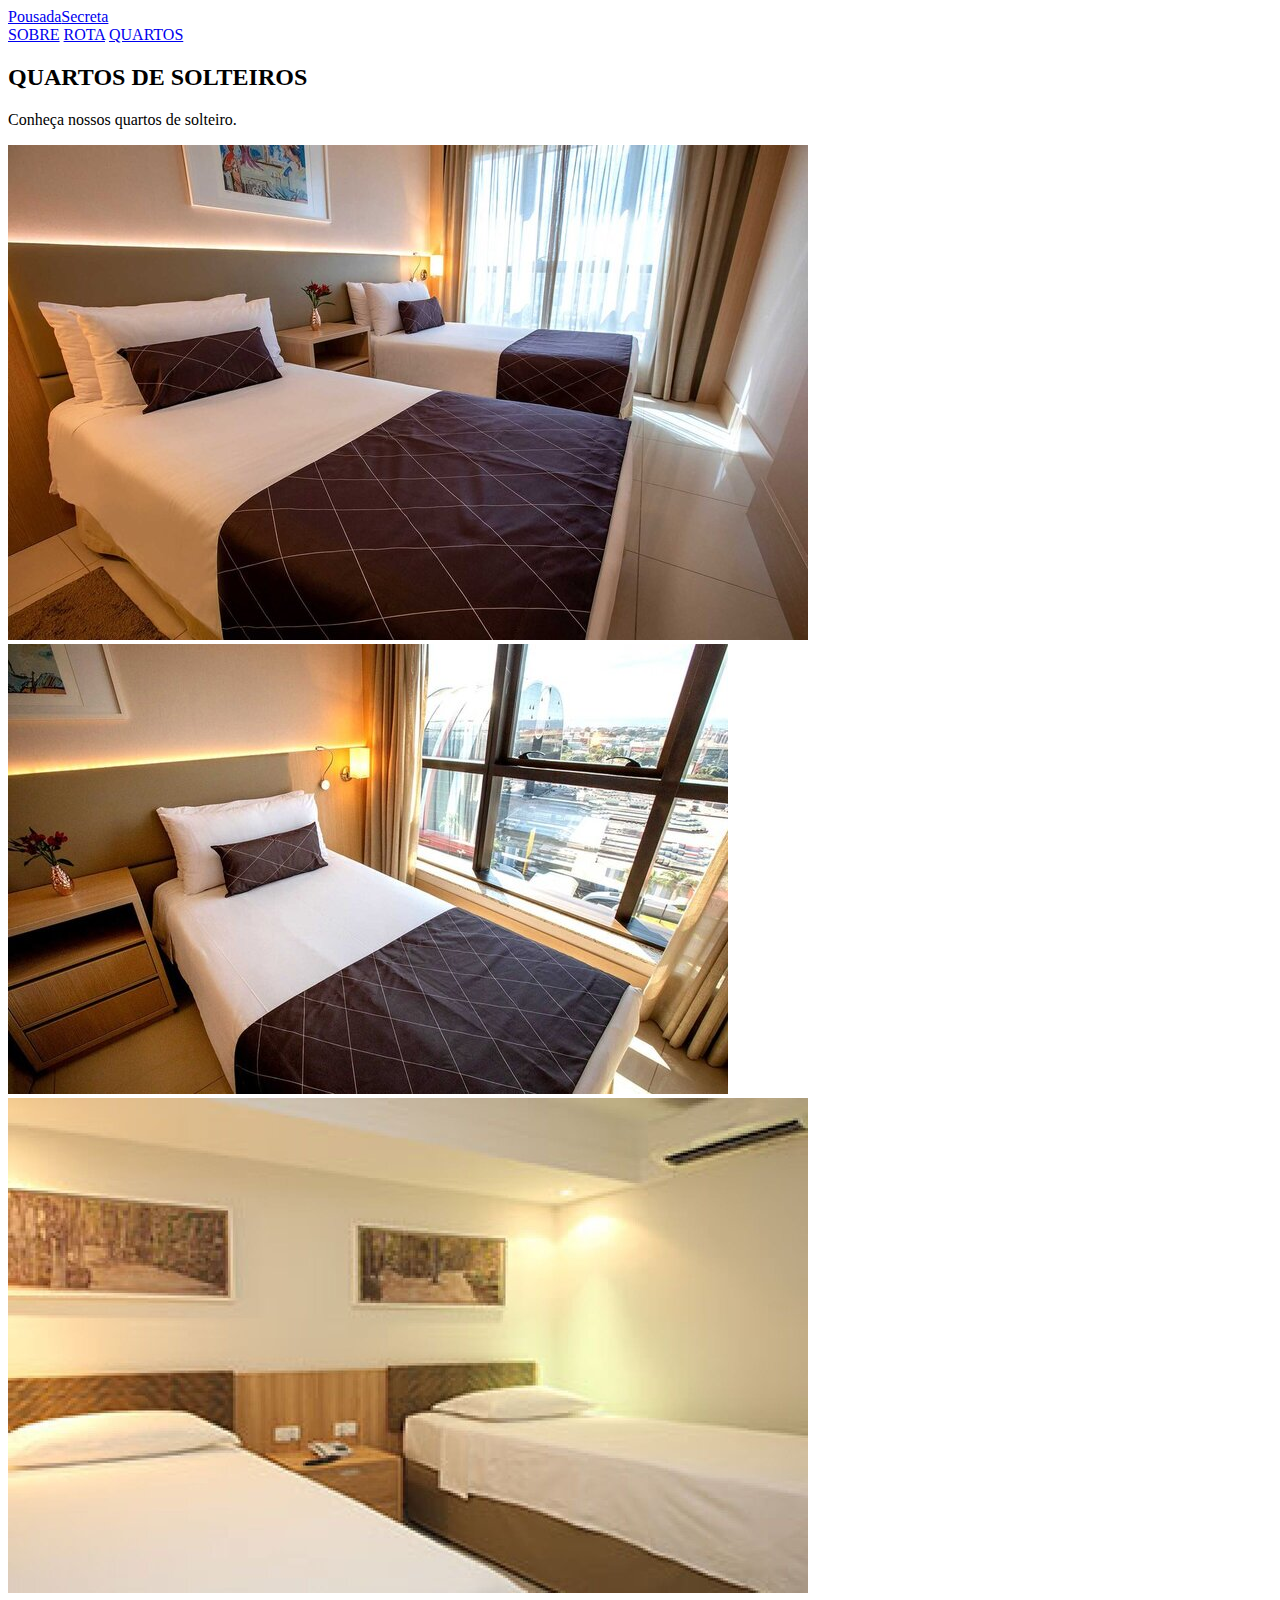
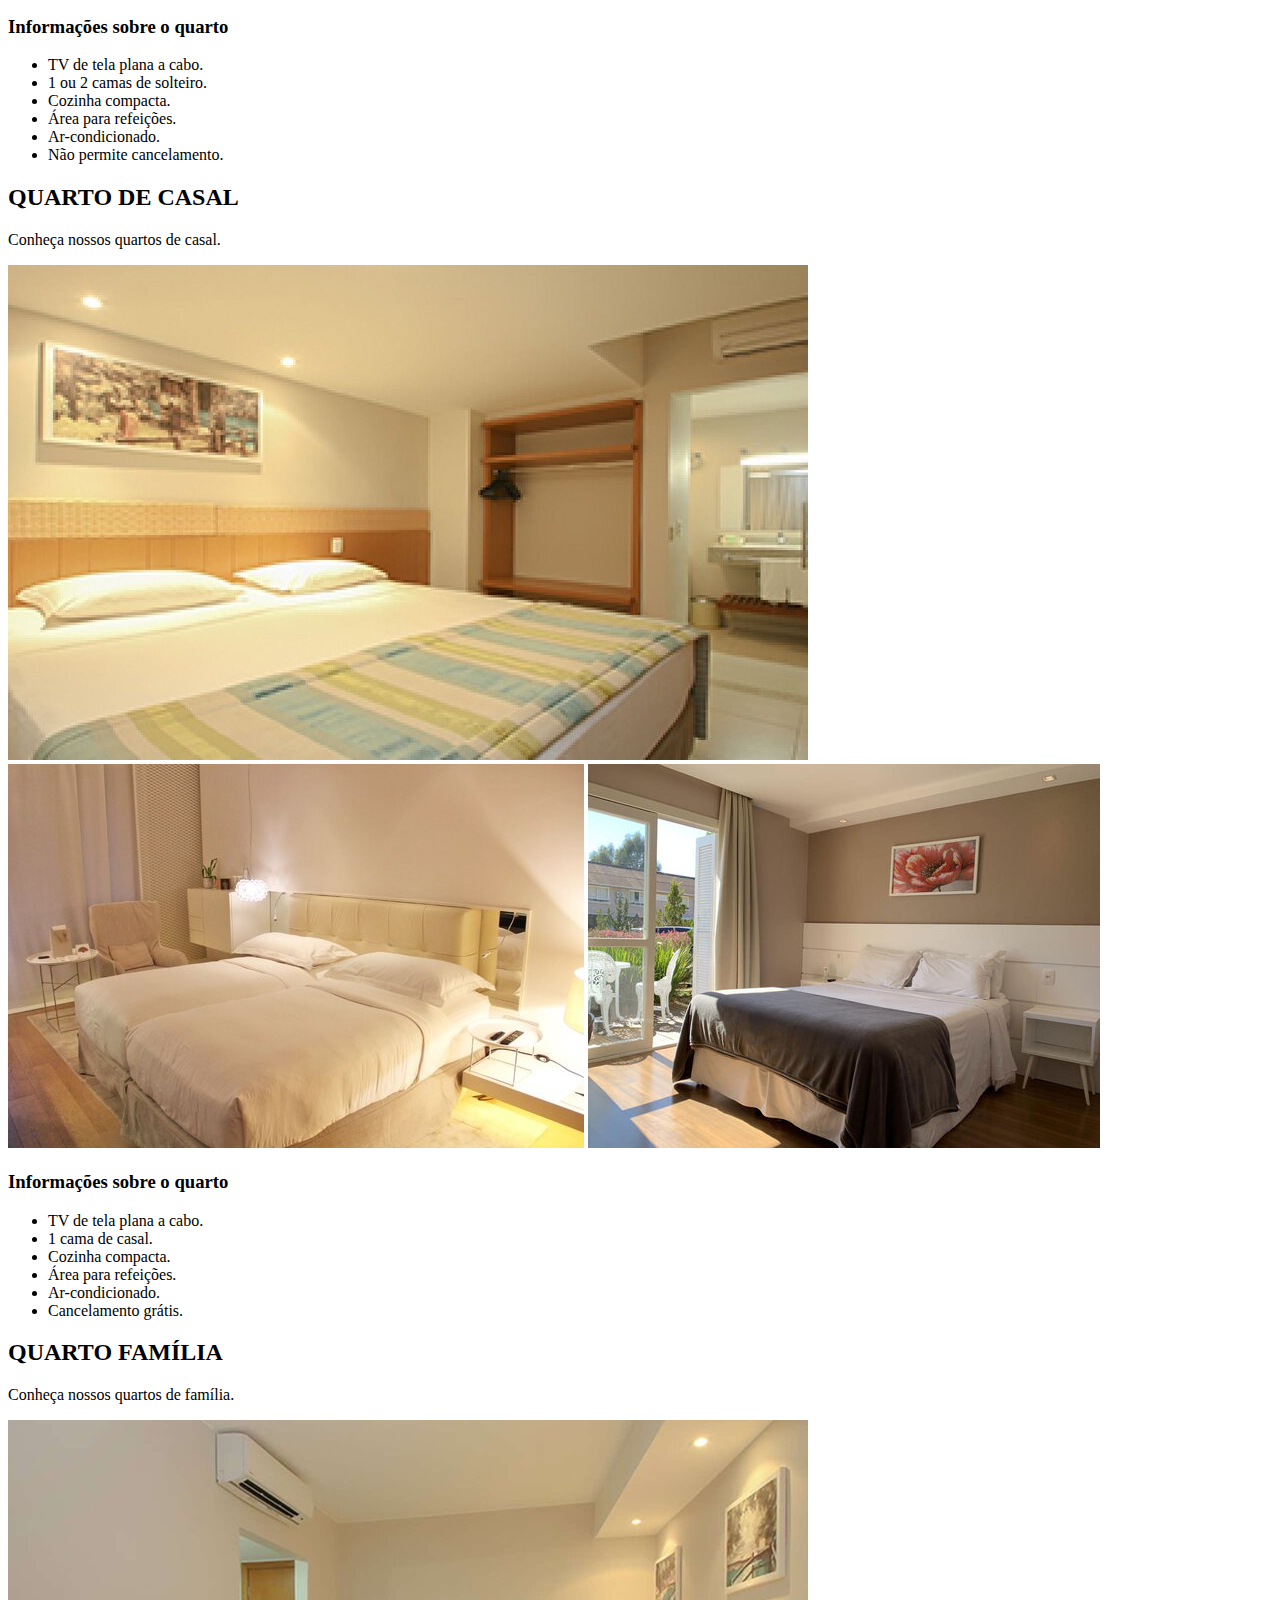
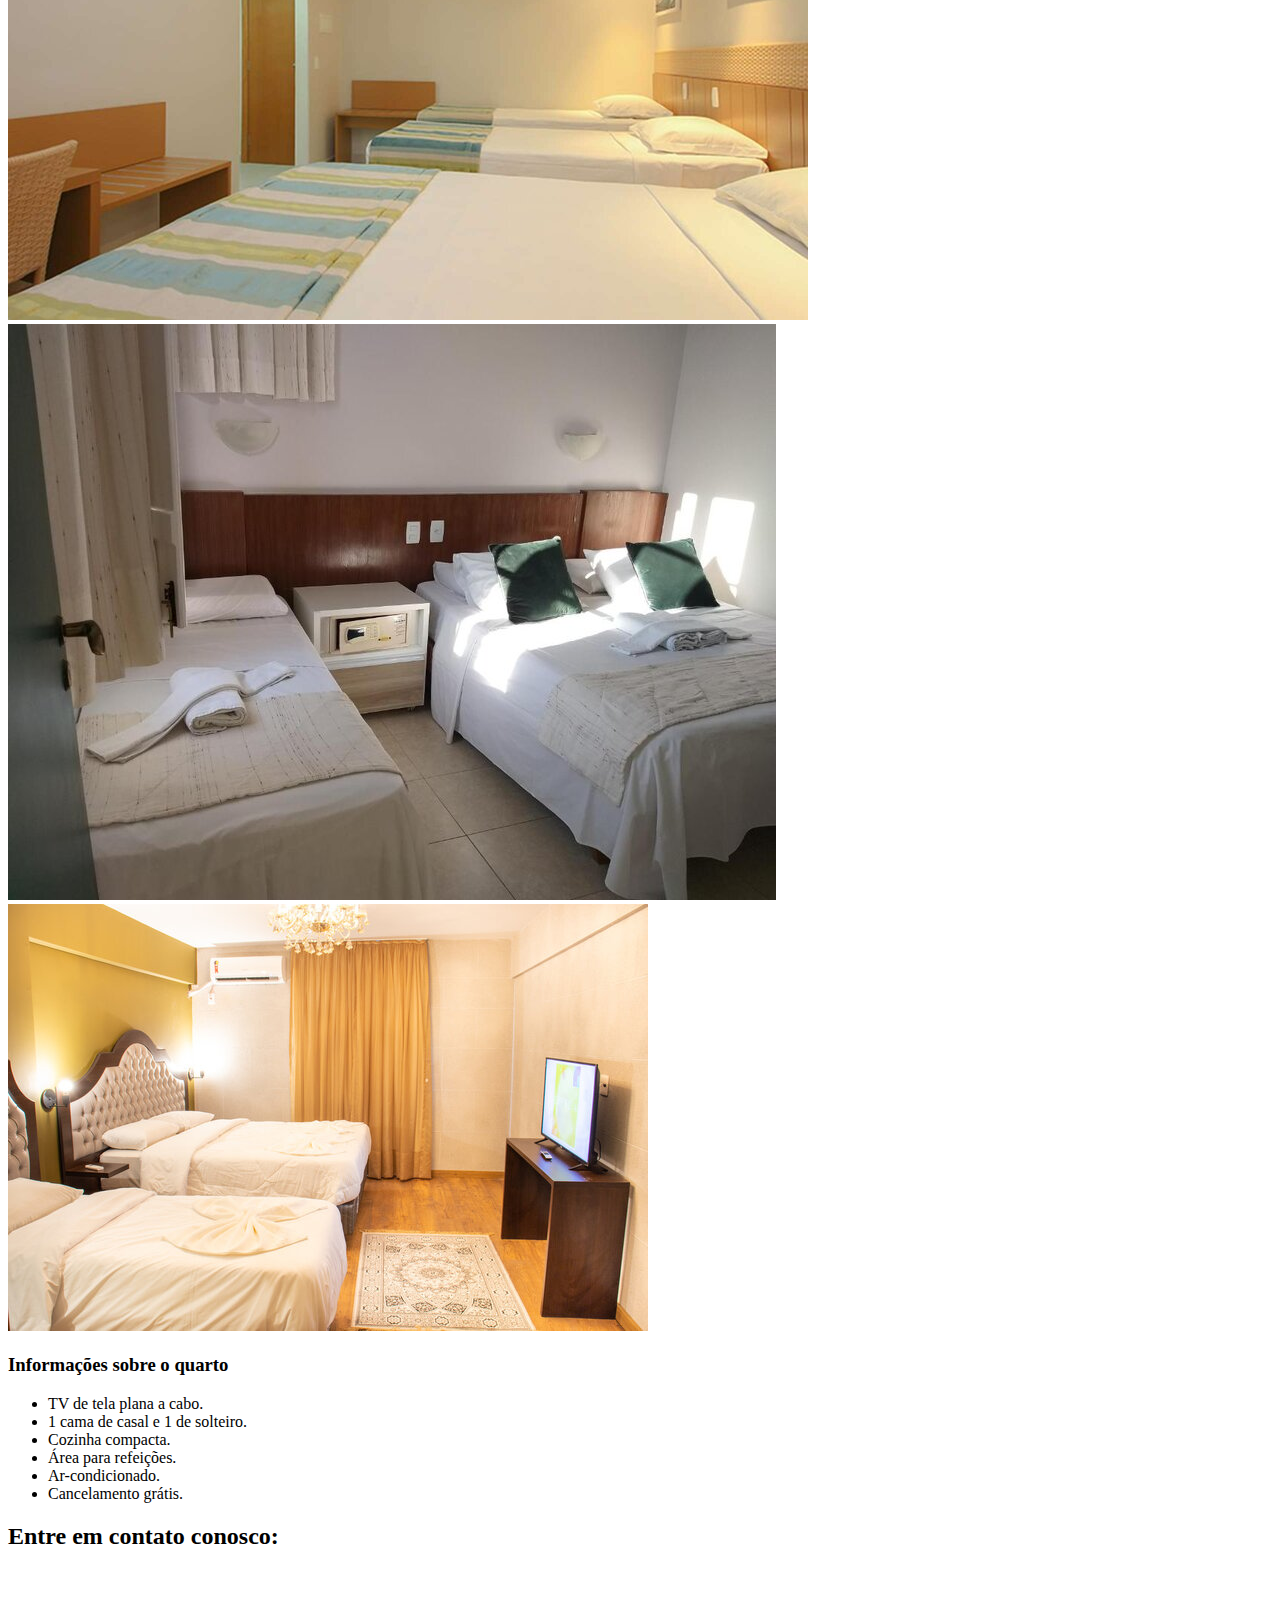
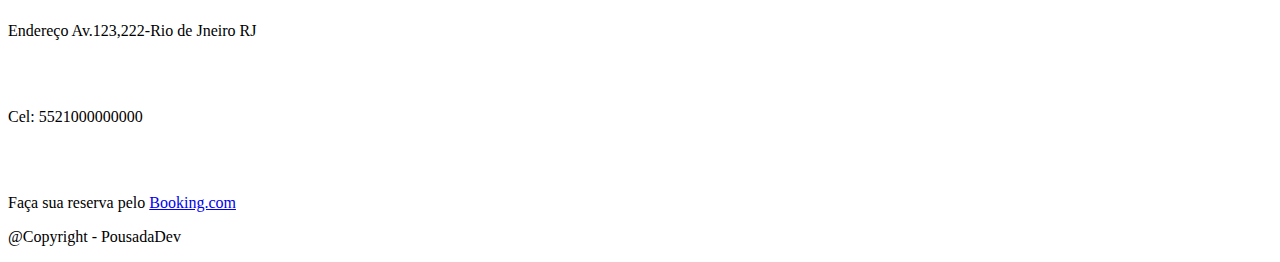
==== pag-quartos.html @ 8d777dfd "Update pag-quartos.html" ====
<!DOCTYPE html>
<html lang="en">
<head>
    <meta charset="UTF-8">
    <meta http-equiv="X-UA-Compatible" content="IE=edge">
    <meta name="viewport" content="width=device-width, initial-scale=1.0">
    <link rel="stylesheet" href="index.html">
    <link rel="stylesheet" href="main/css/estilo.css">
    <link rel="stylesheet" href="main/css/estilo-pag-quartos.css">
    <link rel="stylesheet" href="https://fonts.googleapis.com/css2?family=Source+Sans+Pro:ital,wght@0,200;0,300;0,400;0,600;0,700;0,900;1,200;1,300;1,400;1,600;1,700;1,900&display=swap">
    <title>PousadaDev: quartos</title>
</head>
<body>
    <div class="cabecalho">
        <div class="cabecalho-titulo">
            <a link class="logo" href="index.html">Pousada<span class="azul">Secreta</span></a>
        </div>
        <div class="cabecalho-links">
            <a class="link" href="index.html#link-sobre">SOBRE</a>
            <a class="link" href="index.html##link-rota">ROTA</a>
            <a class="link" href="#">QUARTOS</a>
        </div>
    </div>

    <div id="link-pag-inicial" class="secao-capa-quartos">
    </div>

    <div class="secao-quarto">
        <div id="quarto-solteiro" class="secao-titulo">
            <h2>QUARTOS DE SOLTEIROS</h2>
            <p>Conheça nossos quartos de solteiro.</p>
        </div>

        <div class="box-pag-quartos">
            <img class="pag-quartos-img" src="/assets/images/quarto-solteiro1.jpg">
            <img class="pag-quartos-img" src="/assets/images/quarto-solteiro2.jpg">
            <img class="pag-quartos-img" src="/assets/images/quarto-solteiro3.jpg">
        </div>

        <div class="quartos-info">
            <h3>Informações sobre o quarto</h3>

            <div class="informacoes">
                <ul class="info-lista">
                    <li>TV de tela plana a cabo.</li>
                    <li>1 ou 2 camas de solteiro.</li>
                    <li>Cozinha compacta.</li>
                    <li>Área para refeições.</li>
                    <li>Ar-condicionado.</li>
                    <li>Não permite cancelamento.</li>
                </ul>
            </div>
        </div>
    </div>

    <div class="secao-quarto">
        <div id="quarto-casal" class="secao-titulo">
            <h2>QUARTO DE CASAL</h2>
            <p>Conheça nossos quartos de casal.</p>
        </div>

        <div class="box-pag-quartos">
            <img class="pag-quartos-img" src="/assets/images/quarto-casal1.jpg">
            <img class="pag-quartos-img" src="/assets/images/quarto-casal2.jpg">
            <img class="pag-quartos-img" src="/assets/images/quarto-casal3.jpg">
        </div>

        <div class="quartos-info">
            <h3>Informações sobre o quarto</h3>

            <div class="informacoes">
                <ul class="info-lista">
                    <li>TV de tela plana a cabo.</li>
                    <li>1 cama de casal.</li>
                    <li>Cozinha compacta.</li>
                    <li>Área para refeições.</li>
                    <li>Ar-condicionado.</li>
                    <li>Cancelamento grátis.</li>
                </ul>
            </div>
        </div>
    </div>

    <div class="secao-quarto">
        <div id="quarto-familia" class="secao-titulo">
            <h2>QUARTO FAMÍLIA</h2>
            <p>Conheça nossos quartos de família.</p>
        </div>

        <div class="box-pag-quartos">
            <img class="pag-quartos-img" src="/assets/images/quarto-familia1.jpg">
            <img class="pag-quartos-img" src="/assets/images/quarto-familia2.jpg">
            <img class="pag-quartos-img" src="/assets/images/quarto-familia3.jpg">
        </div>

        <div class="quartos-info">
            <h3>Informações sobre o quarto</h3>

            <div class="informacoes">
                <ul class="info-lista">
                    <li>TV de tela plana a cabo.</li>
                    <li>1 cama de casal e 1 de solteiro.</li>
                    <li>Cozinha compacta.</li>
                    <li>Área para refeições.</li>
                    <li>Ar-condicionado.</li>
                    <li>Cancelamento grátis.</li>
                </ul>
            </div>
        </div>
    </div>

    <div class="secao-rodape">
        <div class="rodape">
            <h2>Entre em contato conosco:</h2>
            <div class="boxes-rodape">
                <div class="box-rodape">
                    <img class="rodape-img" src="/assets/icones/endereco.png">
                    <p>Endereço Av.123,222-Rio de Jneiro RJ</p>
                </div>

                <div class="box-rodape">
                    <img class="rodape-img" src="/assets/icones/telefone.png">
                    <p>Cel: 5521000000000</p>
                </div>

                <div class="box-rodape">
                    <img class="rodape-img" src="/assets/icones/calendario.png">
                    <p>Faça sua reserva pelo <a class="azul" link href="https://www.booking.com/?aid=2230190">Booking.com</a></p>
                </div>
            </div>
        </div>
        <div class="copyright">
            <p>@Copyright - PousadaDev</p>
        </div>
    </div>
</body>
</html>
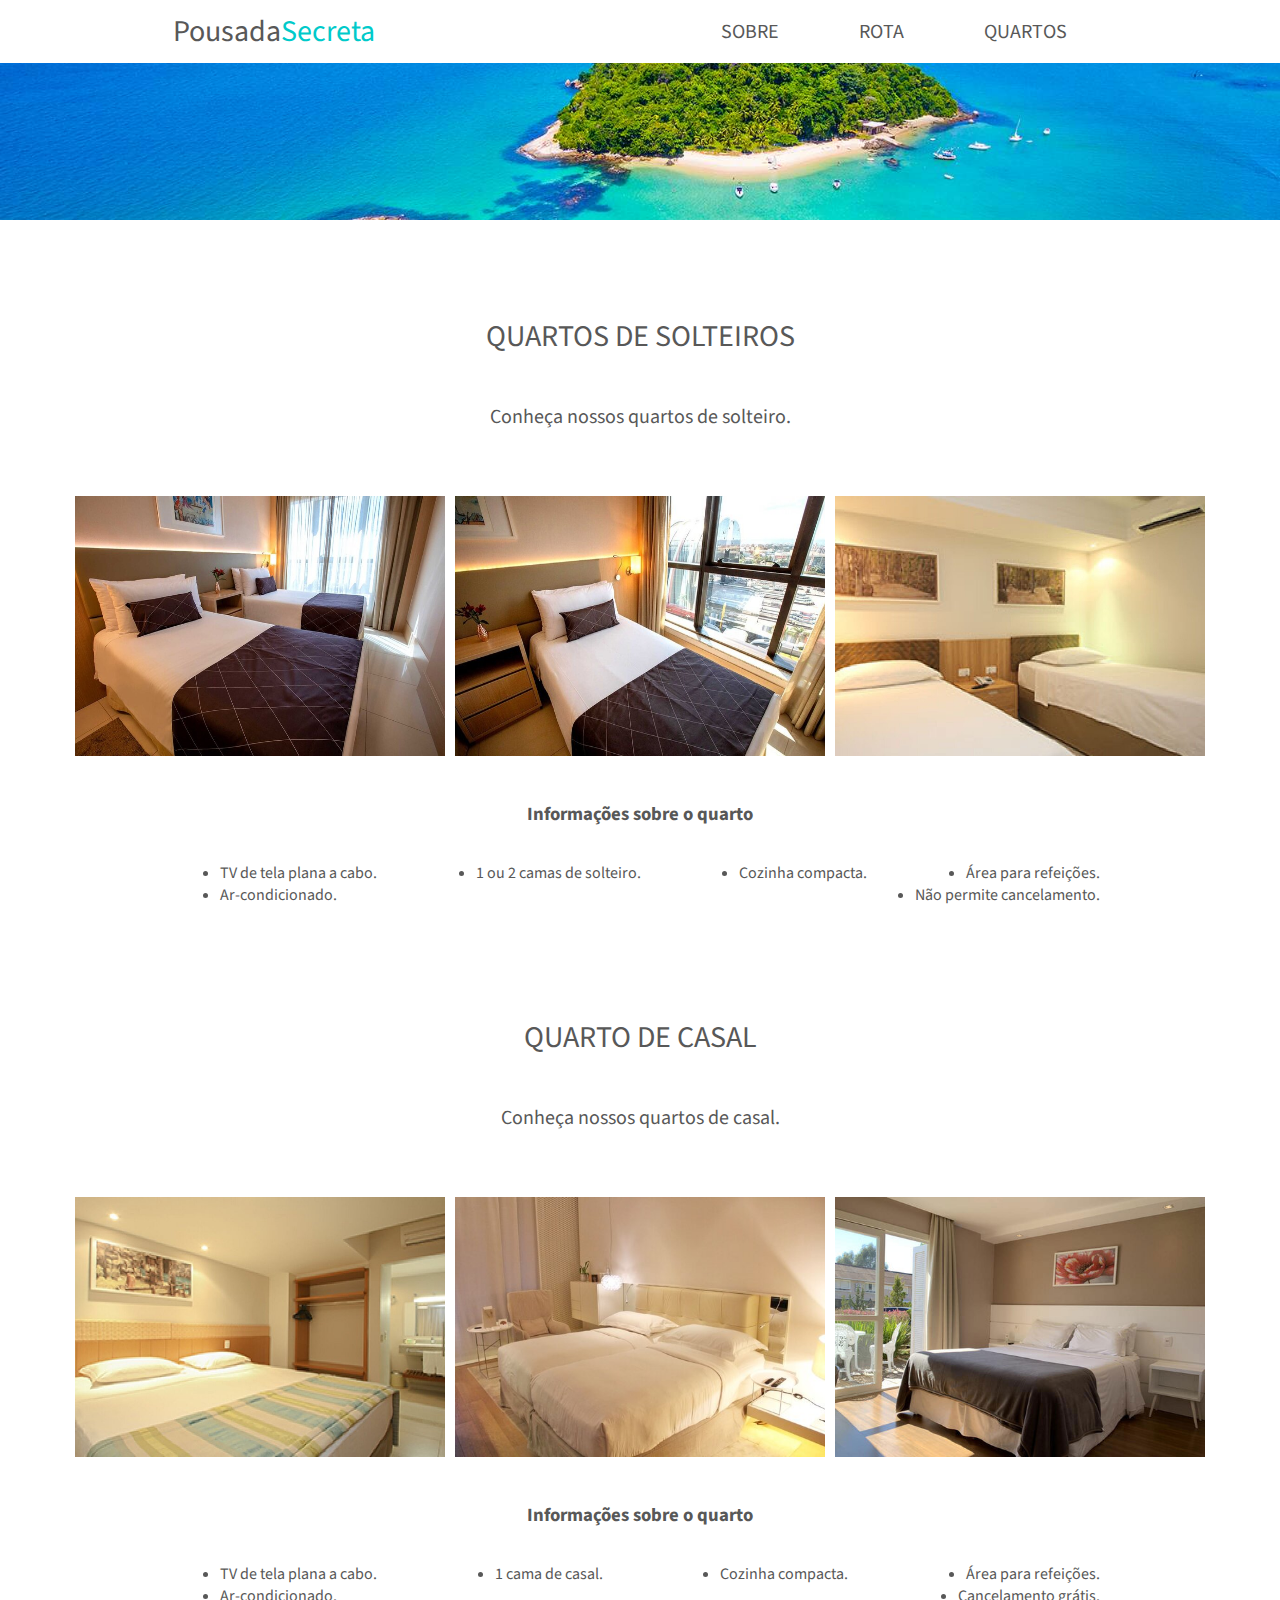
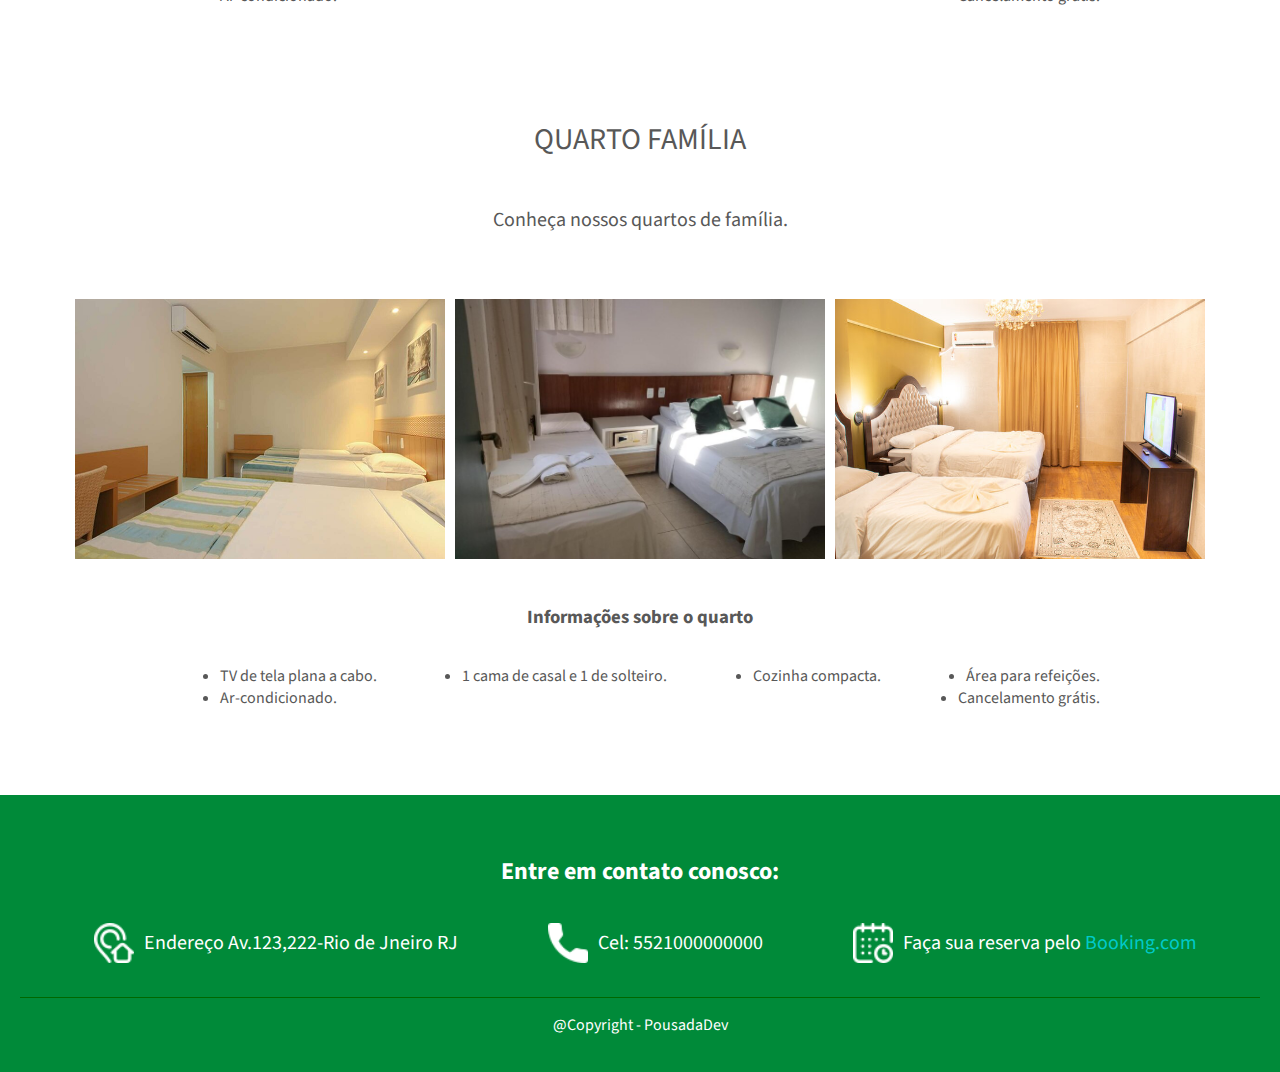
==== commit 5419e1ca: "Update pag-quartos.html" ====
--- a/pag-quartos.html
+++ b/pag-quartos.html
@@ -5,8 +5,8 @@
     <meta http-equiv="X-UA-Compatible" content="IE=edge">
     <meta name="viewport" content="width=device-width, initial-scale=1.0">
     <link rel="stylesheet" href="index.html">
-    <link rel="stylesheet" href="main/css/estilo.css">
-    <link rel="stylesheet" href="main/css/estilo-pag-quartos.css">
+    <link rel="stylesheet" href="/css/estilo.css">
+    <link rel="stylesheet" href="/css/estilo-pag-quartos.css">
     <link rel="stylesheet" href="https://fonts.googleapis.com/css2?family=Source+Sans+Pro:ital,wght@0,200;0,300;0,400;0,600;0,700;0,900;1,200;1,300;1,400;1,600;1,700;1,900&display=swap">
     <title>PousadaDev: quartos</title>
 </head>
--- a/css/estilo.css
+++ b/css/estilo.css
@@ -0,0 +1,237 @@
+* {
+    box-sizing: border-box;
+    font-family: Source Sans Pro;
+}
+
+body {
+    color: rgb(88, 88, 88);
+    margin: 0;
+}
+
+.cabecalho {
+    padding: 10px 20px;
+    display: flex;
+    justify-content: space-around;
+    flex-flow: row wrap;
+    background-color: white;
+    align-items: center;
+    width: 100%;
+    position: fixed;
+}
+
+.cabecalho-links{
+    display: flex;
+    flex-flow: row nowrap;
+    justify-content: space-around;
+}
+
+.link {
+    text-decoration: none;
+    color: rgb(88, 88, 88);
+}
+
+.cabecalho .link{
+    margin: 0 40px;
+    font-size: 20px;
+}
+
+.logo {
+    text-decoration: none;
+    font-size: 30px;
+    color: rgb(88, 88, 88);
+}
+
+.azul{
+    color: rgb(0, 202, 202);
+    text-decoration: none;
+}
+
+.secao-capa{
+    display: flex;
+    background-image: url("/assets/images/img-fundo.jpg");
+    background-repeat: no-repeat;
+    background-size: cover;
+    height: 800px;
+    justify-content: center;
+    align-items: center;
+}
+
+.capa-container {
+    text-align: center;
+    font-size: 200%;
+    display: flex;
+    flex-flow: column nowrap;
+    justify-content: center;
+    align-items: center;
+    padding: 4vh 7vw;
+    background-color: rgb(0, 138, 57, 0.5);
+    border: 1px solid white;
+    color: white;
+}
+
+.secao-titulo{
+    display: flex;
+    flex-flow: column nowrap;
+    justify-content: center;
+    align-items: center;
+    margin: 40px 0;
+    font-size: 20px;
+    text-align: center;
+}
+
+.secao-titulo h2 {
+    font-weight: normal;
+}
+
+.quartos-resumo-img{
+    margin-bottom: 15px ;
+    width: 400px;
+    height: 280px;
+}
+
+.boxes-quartos-resumo {
+    display: flex;
+    flex-flow: row wrap;
+    justify-content: center;
+}
+
+.box-quartos-resumo{
+    display: flex;
+    flex-flow: column wrap;
+    margin: 20px;
+    padding: 20px 0;
+    text-align: center;
+    border-bottom: 5px solid rgb(0, 238, 255);
+}
+
+.secao-localizacao {
+    margin: 0 10vw;
+}
+
+.secao-sobre-pousada{
+    margin-bottom: 40px ;
+}
+
+.sobre-pousada-img{
+    width: 300px;
+    height: 300px;
+}
+
+.boxes-sobre-pousada {
+    display: flex;
+    flex-flow: row wrap;
+    justify-content: center;
+    align-items: center;
+}
+
+.box-sobre{
+    display: flex;
+    flex-flow: row nowrap;
+    margin:30px;
+}
+
+.box-sobre-conteudo{
+    display: flex;
+    flex-flow: column wrap;
+    width: 400px;
+    justify-content:flex-start;
+    padding: 0 5px;
+}
+
+.secao-rodape{ 
+    display: flex;
+    flex-flow: column wrap;
+    background-color: rgb(0, 138, 57);
+    padding: 20px;
+    color: white;
+}
+
+.rodape {
+    display: flex;
+    flex-flow: row wrap;
+    justify-content: space-around;
+    border-bottom: 1px solid rgb(0, 104, 0);
+    padding: 20px 0;
+}
+
+.boxes-rodape{
+    display: flex;
+    flex-flow: row wrap;
+    justify-content: space-around;
+}
+
+.rodape-img{
+    width: 40px;
+    height: 40px;
+    margin: 10px;
+}
+
+.copyright{
+    text-align: center;
+}
+
+.box-rodape{
+    display: flex;
+    flex-flow: row nowrap;
+    margin: 0 40px;
+    font-size: 20px;
+    align-items: center;
+}
+
+@media (max-width: 700px){
+    .cabecalho-titulo{
+        margin-bottom: 20px;
+    }
+
+    .secao-localizacao {
+        margin: 5px;
+    }
+
+    .boxes-rodape{
+        flex-flow: column wrap;
+    }
+    
+    .box-sobre {
+        text-align: center;
+        flex-flow: column wrap;
+        justify-content: center;
+        align-items: center;
+    }
+
+    .box-sobre-conteudo{
+        width: 300px;
+    }
+
+    .quartos-resumo-img{
+        margin-bottom: 15px ;
+        width: 330px;
+        height: 260px;
+    }
+
+    .capa-container {
+        margin: 0 8px;
+        font-size: 150%;
+        padding: 4vh 7vw;
+    }
+
+    .secao-capa{
+        height: 550px;
+    }
+
+    .box-rodape{
+        margin: 0 20px;
+        font-size: 15px;
+    }
+
+    .rodape-img{
+        width: 20px;
+        height: 20px;
+    }
+
+    .logo {
+        text-decoration: none;
+        font-size: 30px;
+        color: rgb(88, 88, 88);
+    }
+}
+
--- a/css/estilo-pag-quartos.css
+++ b/css/estilo-pag-quartos.css
@@ -0,0 +1,55 @@
+.secao-capa-quartos{
+    display: flex;
+    background-image: url('/assets/images/img-fundo.jpg');
+    background-repeat: no-repeat;
+    background-size: cover;
+    height: 220px;
+    justify-content: center;
+    align-items: center;
+}
+
+.pag-quartos-img{
+    width: 370px;
+    height: 260px;
+    margin: 5px;
+    overflow: auto;
+}
+
+.box-pag-quartos{
+    display: flex;
+    flex-flow: row wrap;
+    justify-content: center;
+}
+
+.quartos-info{
+    text-align: center;
+    margin: 40px 0;
+}
+
+.informacoes {
+    display: flex;
+    justify-content: center;
+}
+
+.informacoes ul{
+    display: flex;
+    flex-flow: row wrap;
+    justify-content:space-between;
+    width: 1000px;  
+}
+
+.info-lista li {
+    margin: 0 40px;
+}
+
+.secao-quarto {
+    margin: 70px 0;
+}
+
+@media (max-width: 700px) {
+    .pag-quartos-img{
+        width: 370px;
+        height: 260px;
+        margin: 2px;
+    }
+}
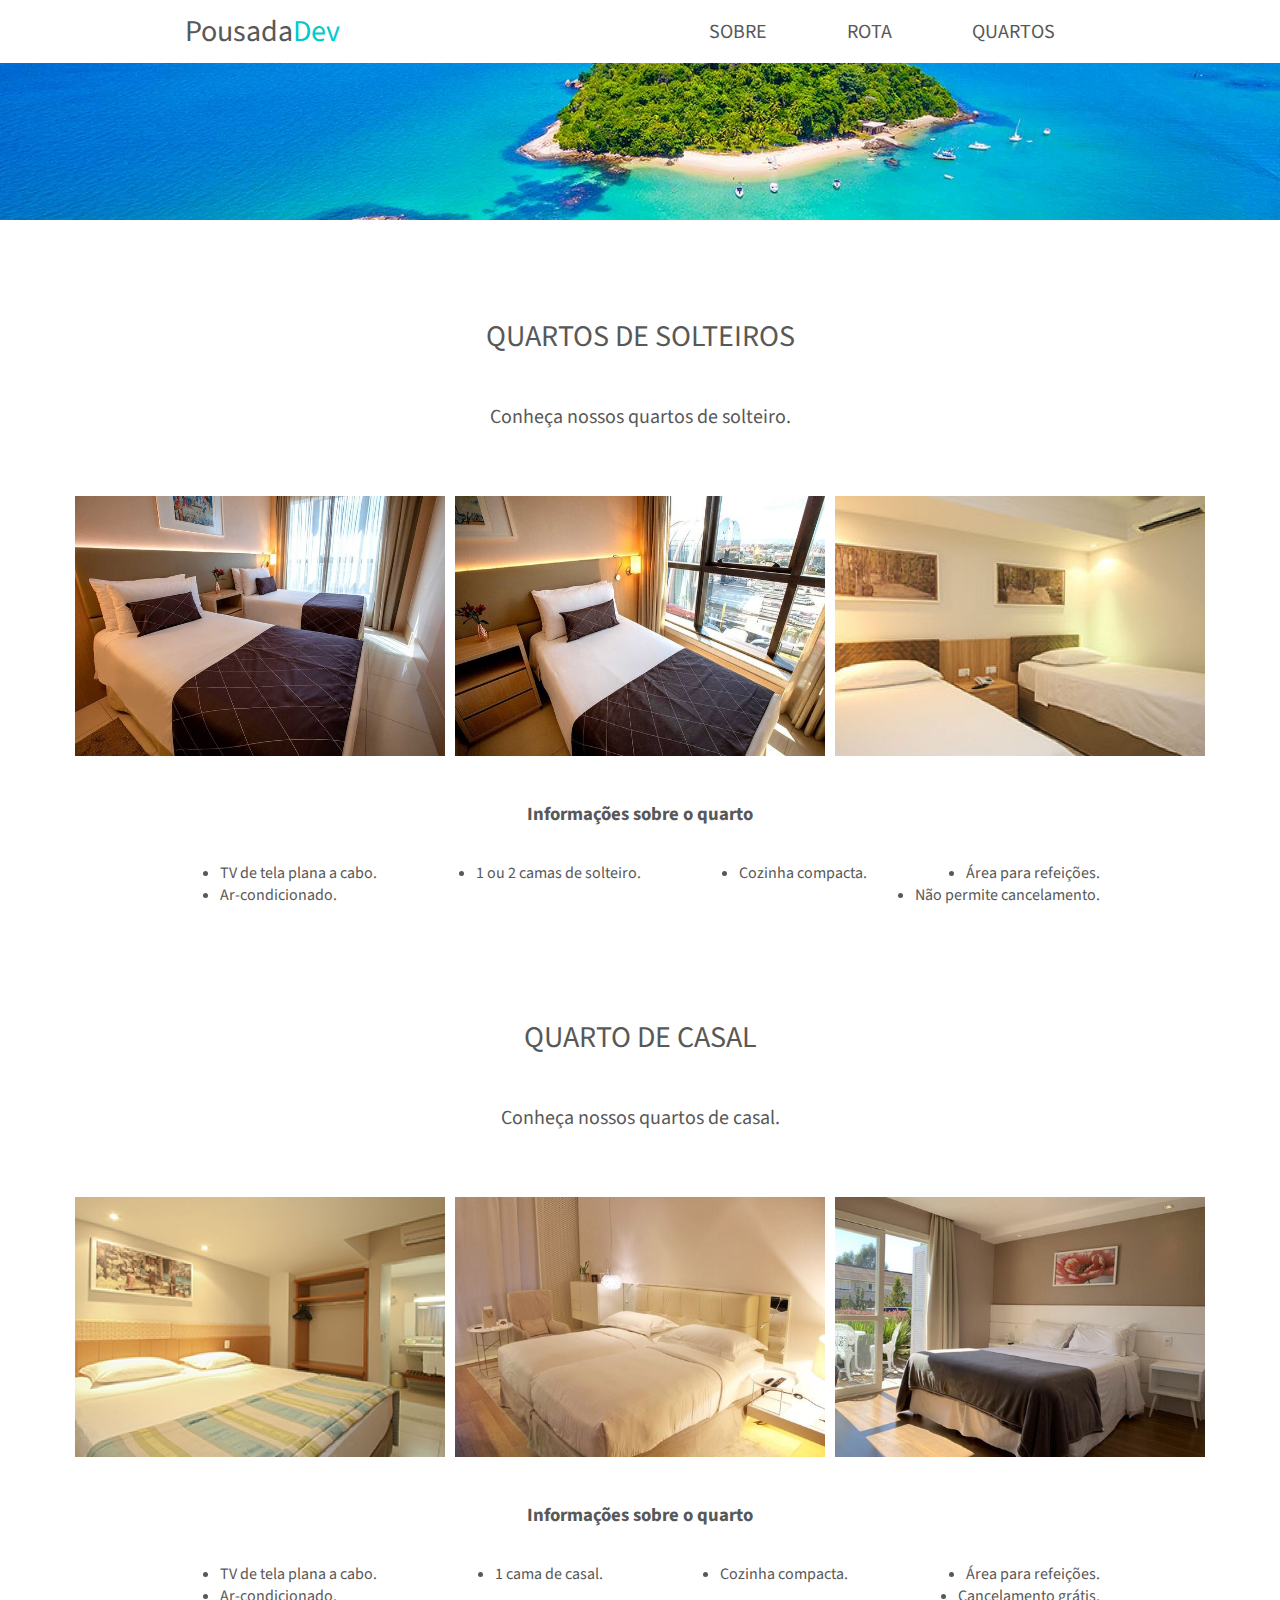
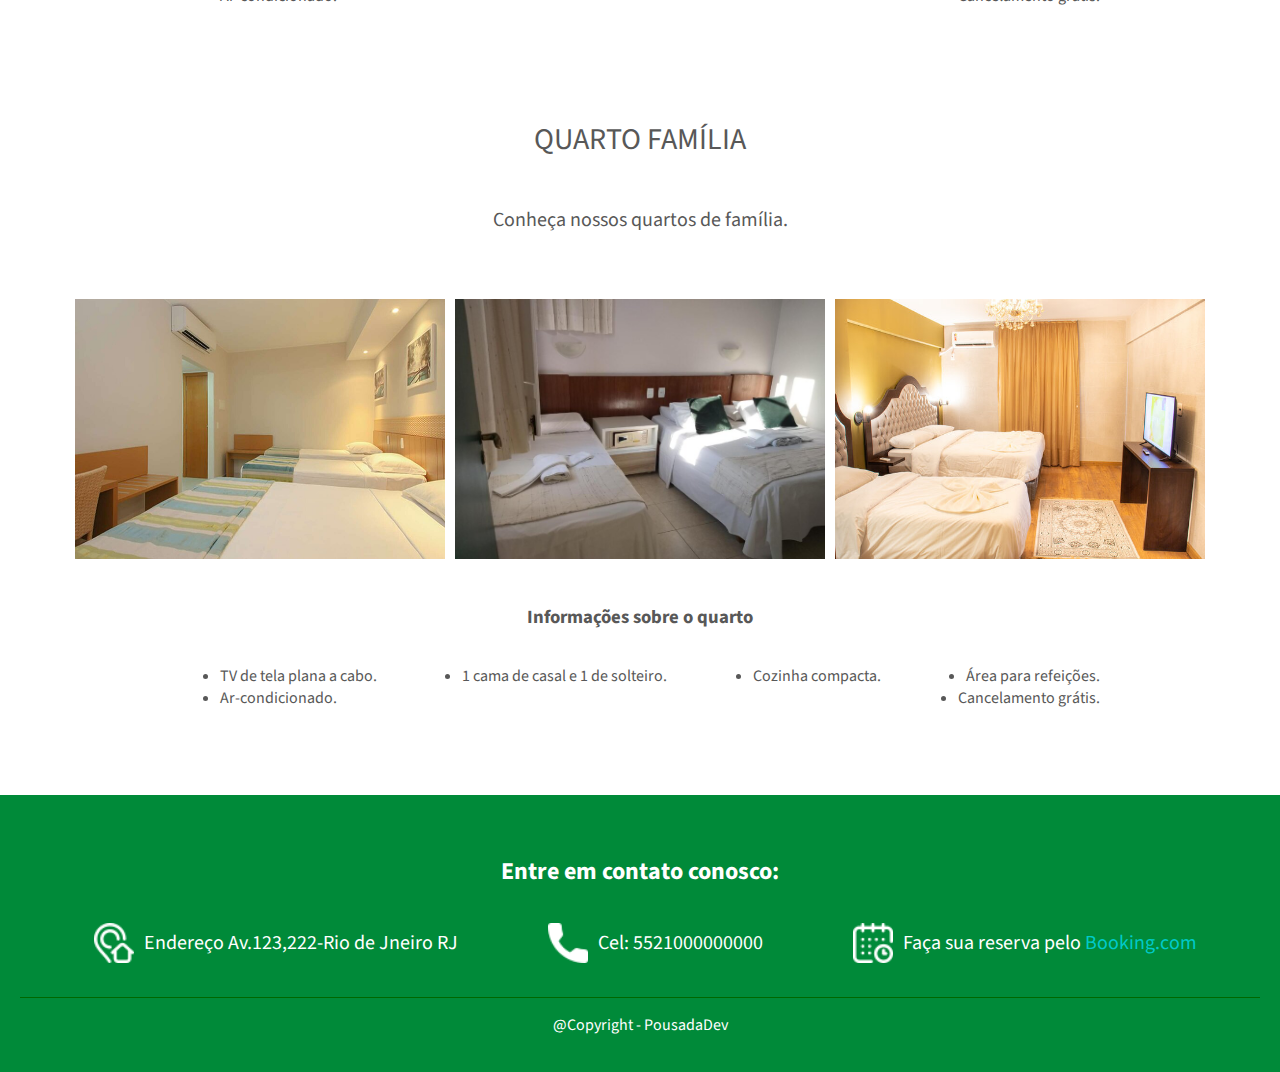
==== commit 79558670: "Update pag-quartos.html" ====
--- a/pag-quartos.html
+++ b/pag-quartos.html
@@ -5,15 +5,15 @@
     <meta http-equiv="X-UA-Compatible" content="IE=edge">
     <meta name="viewport" content="width=device-width, initial-scale=1.0">
     <link rel="stylesheet" href="index.html">
-    <link rel="stylesheet" href="/css/estilo.css">
-    <link rel="stylesheet" href="/css/estilo-pag-quartos.css">
+    <link rel="stylesheet" href="css/estilo.css">
+    <link rel="stylesheet" href="css/estilo-pag-quartos.css">
     <link rel="stylesheet" href="https://fonts.googleapis.com/css2?family=Source+Sans+Pro:ital,wght@0,200;0,300;0,400;0,600;0,700;0,900;1,200;1,300;1,400;1,600;1,700;1,900&display=swap">
     <title>PousadaDev: quartos</title>
 </head>
 <body>
     <div class="cabecalho">
         <div class="cabecalho-titulo">
-            <a link class="logo" href="index.html">Pousada<span class="azul">Secreta</span></a>
+            <a link class="logo" href="index.html">Pousada<span class="azul">Dev</span></a>
         </div>
         <div class="cabecalho-links">
             <a class="link" href="index.html#link-sobre">SOBRE</a>
@@ -32,9 +32,9 @@
         </div>
 
         <div class="box-pag-quartos">
-            <img class="pag-quartos-img" src="/assets/images/quarto-solteiro1.jpg">
-            <img class="pag-quartos-img" src="/assets/images/quarto-solteiro2.jpg">
-            <img class="pag-quartos-img" src="/assets/images/quarto-solteiro3.jpg">
+            <img class="pag-quartos-img" src="assets/images/quarto-solteiro1.jpg">
+            <img class="pag-quartos-img" src="assets/images/quarto-solteiro2.jpg">
+            <img class="pag-quartos-img" src="assets/images/quarto-solteiro3.jpg">
         </div>
 
         <div class="quartos-info">
@@ -60,9 +60,9 @@
         </div>
 
         <div class="box-pag-quartos">
-            <img class="pag-quartos-img" src="/assets/images/quarto-casal1.jpg">
-            <img class="pag-quartos-img" src="/assets/images/quarto-casal2.jpg">
-            <img class="pag-quartos-img" src="/assets/images/quarto-casal3.jpg">
+            <img class="pag-quartos-img" src="assets/images/quarto-casal1.jpg">
+            <img class="pag-quartos-img" src="assets/images/quarto-casal2.jpg">
+            <img class="pag-quartos-img" src="assets/images/quarto-casal3.jpg">
         </div>
 
         <div class="quartos-info">
@@ -88,9 +88,9 @@
         </div>
 
         <div class="box-pag-quartos">
-            <img class="pag-quartos-img" src="/assets/images/quarto-familia1.jpg">
-            <img class="pag-quartos-img" src="/assets/images/quarto-familia2.jpg">
-            <img class="pag-quartos-img" src="/assets/images/quarto-familia3.jpg">
+            <img class="pag-quartos-img" src="assets/images/quarto-familia1.jpg">
+            <img class="pag-quartos-img" src="assets/images/quarto-familia2.jpg">
+            <img class="pag-quartos-img" src="assets/images/quarto-familia3.jpg">
         </div>
 
         <div class="quartos-info">
@@ -114,17 +114,17 @@
             <h2>Entre em contato conosco:</h2>
             <div class="boxes-rodape">
                 <div class="box-rodape">
-                    <img class="rodape-img" src="/assets/icones/endereco.png">
+                    <img class="rodape-img" src="assets/icones/endereco.png">
                     <p>Endereço Av.123,222-Rio de Jneiro RJ</p>
                 </div>
 
                 <div class="box-rodape">
-                    <img class="rodape-img" src="/assets/icones/telefone.png">
+                    <img class="rodape-img" src="assets/icones/telefone.png">
                     <p>Cel: 5521000000000</p>
                 </div>
 
                 <div class="box-rodape">
-                    <img class="rodape-img" src="/assets/icones/calendario.png">
+                    <img class="rodape-img" src="assets/icones/calendario.png">
                     <p>Faça sua reserva pelo <a class="azul" link href="https://www.booking.com/?aid=2230190">Booking.com</a></p>
                 </div>
             </div>
--- a/css/estilo.css
+++ b/css/estilo.css
@@ -48,7 +48,7 @@
 
 .secao-capa{
     display: flex;
-    background-image: url("/assets/images/img-fundo.jpg");
+    background-image: url("../assets/images/img-fundo.jpg");
     background-repeat: no-repeat;
     background-size: cover;
     height: 800px;
--- a/css/estilo-pag-quartos.css
+++ b/css/estilo-pag-quartos.css
@@ -1,6 +1,6 @@
 .secao-capa-quartos{
     display: flex;
-    background-image: url('/assets/images/img-fundo.jpg');
+    background-image: url("../assets/images/img-fundo.jpg");
     background-repeat: no-repeat;
     background-size: cover;
     height: 220px;
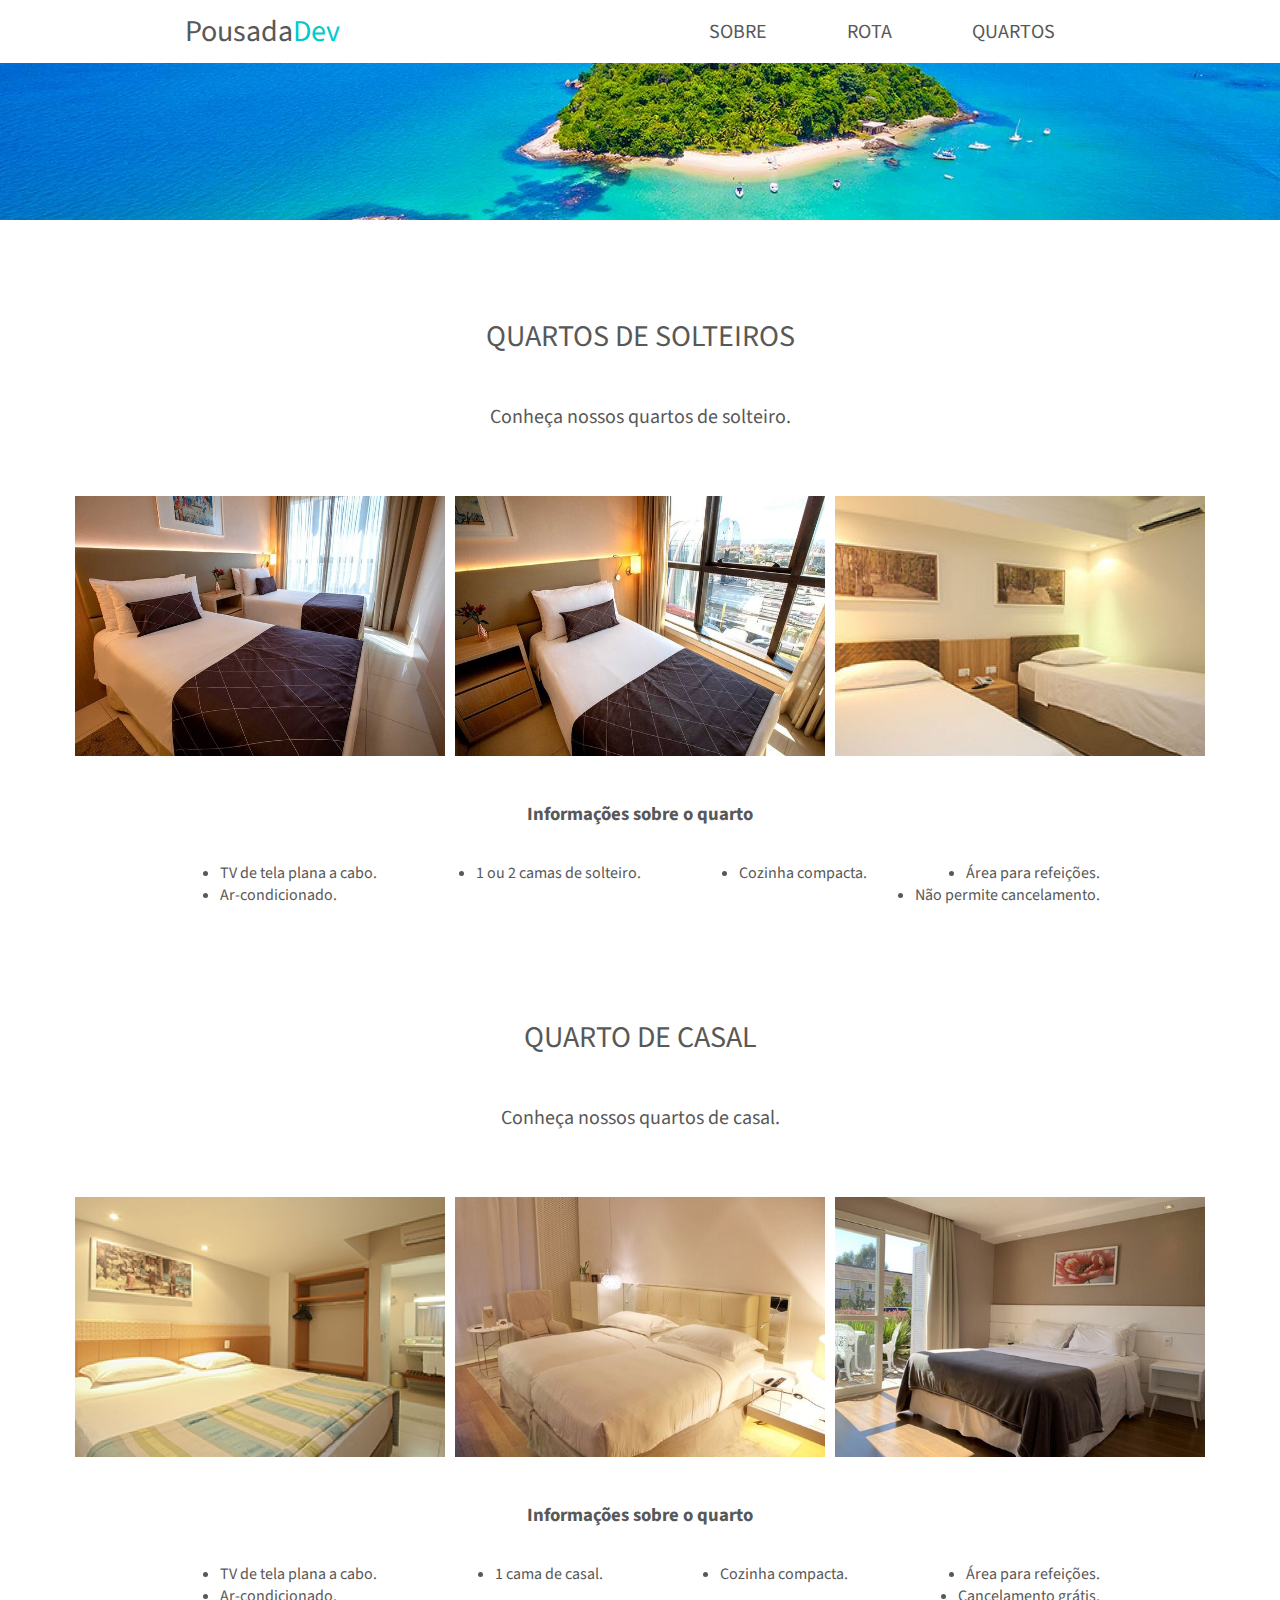
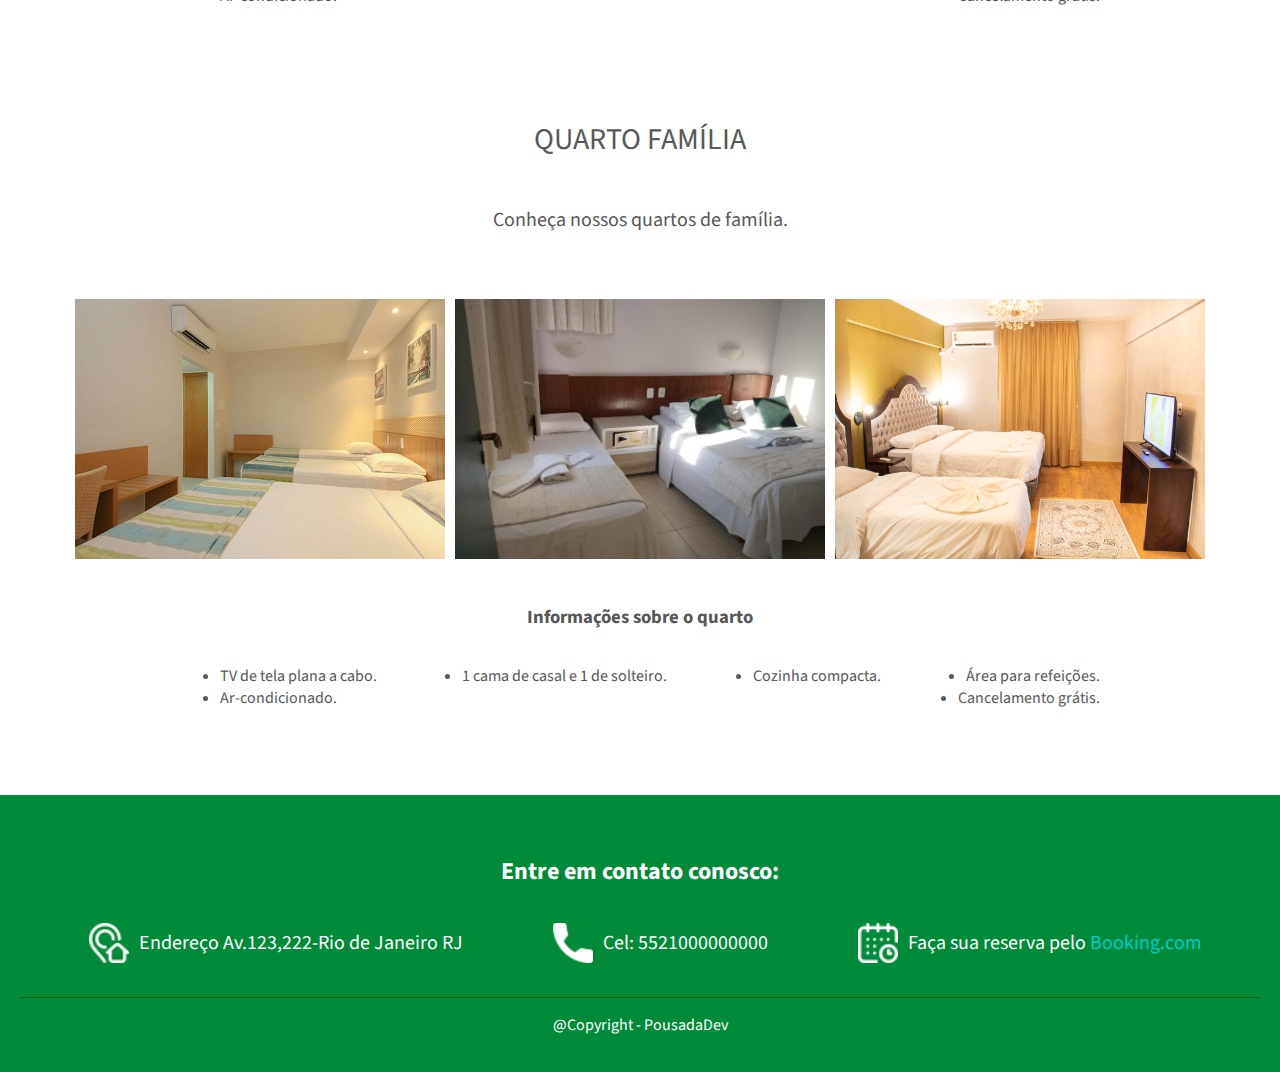
==== commit 8a211239: "Update pag-quartos.html" ====
--- a/pag-quartos.html
+++ b/pag-quartos.html
@@ -115,7 +115,7 @@
             <div class="boxes-rodape">
                 <div class="box-rodape">
                     <img class="rodape-img" src="assets/icones/endereco.png">
-                    <p>Endereço Av.123,222-Rio de Jneiro RJ</p>
+                    <p>Endereço Av.123,222-Rio de Janeiro RJ</p>
                 </div>
 
                 <div class="box-rodape">
